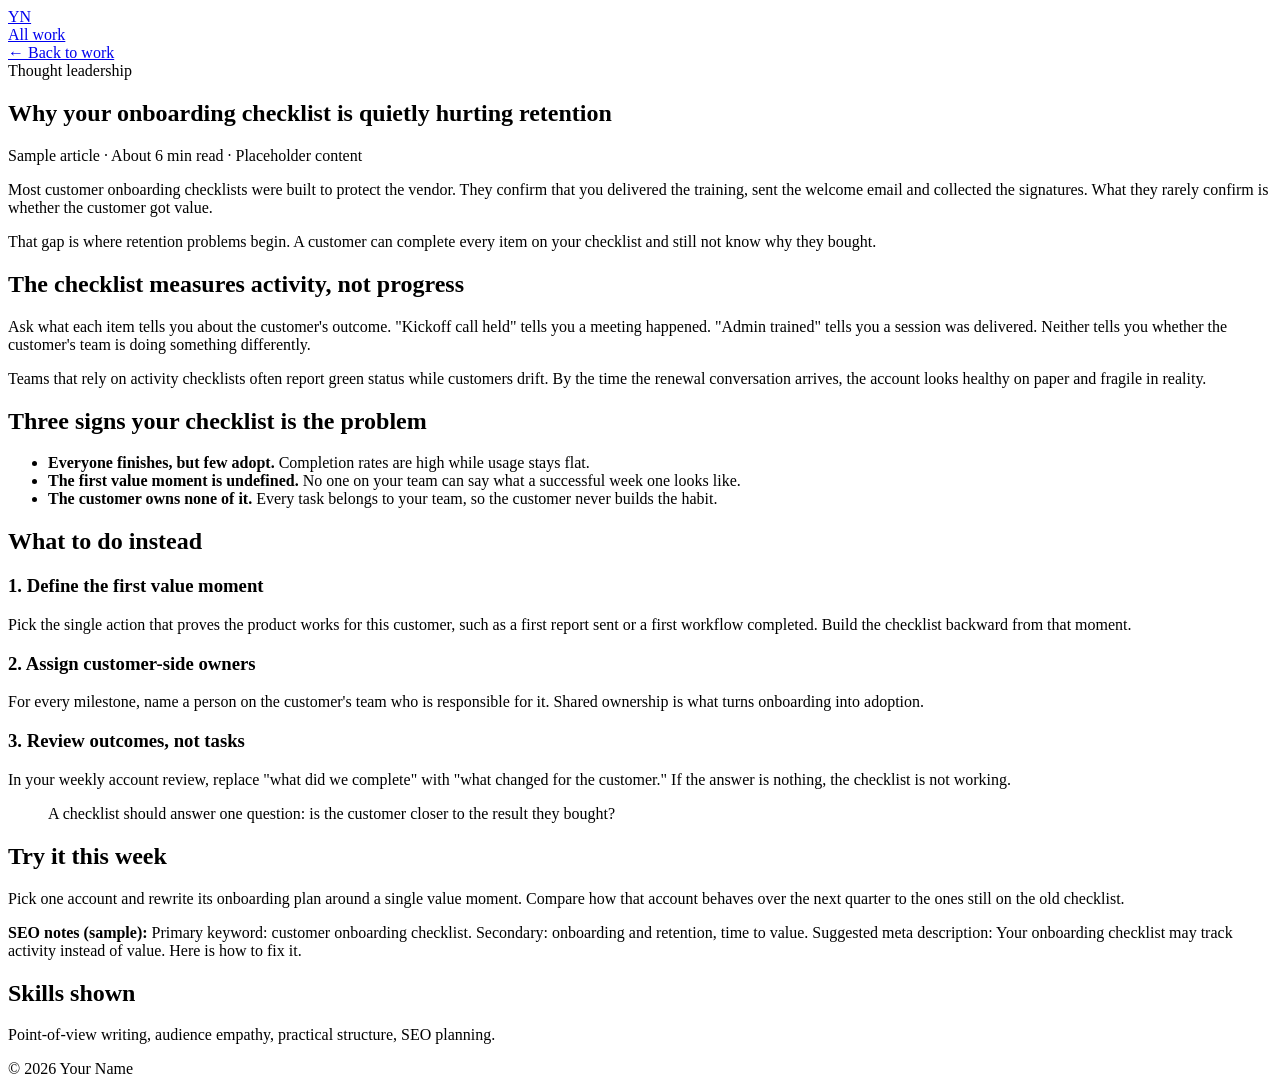
==== blog-post.html @ 225fb0d8 "Add files via upload" ====
<!doctype html>
<html lang="en">
<head>
<meta charset="utf-8">
<meta name="viewport" content="width=device-width, initial-scale=1">
<title>Blog Post | Your Name</title>
<link rel="stylesheet" href="../assets/style.css">
</head>
<body>
<header class="site"><div class="wrap"><a class="brand" href="../index.html#top" aria-label="Home">YN</a><nav><a href="../index.html#work">All work</a></nav></div></header>
<main class="wrap">
<article>
  <a class="back" href="../index.html#work">&larr; Back to work</a>
  <div><span class="tag">Thought leadership</span></div>
  <h1>Why your onboarding checklist is quietly hurting retention</h1>
  <div class="meta">Sample article &middot; About 6 min read &middot; Placeholder content</div>

  <p>Most customer onboarding checklists were built to protect the vendor. They confirm that you delivered the training, sent the welcome email and collected the signatures. What they rarely confirm is whether the customer got value.</p>

  <p>That gap is where retention problems begin. A customer can complete every item on your checklist and still not know why they bought.</p>

  <h2>The checklist measures activity, not progress</h2>
  <p>Ask what each item tells you about the customer's outcome. "Kickoff call held" tells you a meeting happened. "Admin trained" tells you a session was delivered. Neither tells you whether the customer's team is doing something differently.</p>
  <p>Teams that rely on activity checklists often report green status while customers drift. By the time the renewal conversation arrives, the account looks healthy on paper and fragile in reality.</p>

  <h2>Three signs your checklist is the problem</h2>
  <ul>
    <li><strong>Everyone finishes, but few adopt.</strong> Completion rates are high while usage stays flat.</li>
    <li><strong>The first value moment is undefined.</strong> No one on your team can say what a successful week one looks like.</li>
    <li><strong>The customer owns none of it.</strong> Every task belongs to your team, so the customer never builds the habit.</li>
  </ul>

  <h2>What to do instead</h2>
  <h3>1. Define the first value moment</h3>
  <p>Pick the single action that proves the product works for this customer, such as a first report sent or a first workflow completed. Build the checklist backward from that moment.</p>
  <h3>2. Assign customer-side owners</h3>
  <p>For every milestone, name a person on the customer's team who is responsible for it. Shared ownership is what turns onboarding into adoption.</p>
  <h3>3. Review outcomes, not tasks</h3>
  <p>In your weekly account review, replace "what did we complete" with "what changed for the customer." If the answer is nothing, the checklist is not working.</p>

  <blockquote>A checklist should answer one question: is the customer closer to the result they bought?</blockquote>

  <h2>Try it this week</h2>
  <p>Pick one account and rewrite its onboarding plan around a single value moment. Compare how that account behaves over the next quarter to the ones still on the old checklist.</p>

  <div class="notice"><strong>SEO notes (sample):</strong> Primary keyword: customer onboarding checklist. Secondary: onboarding and retention, time to value. Suggested meta description: Your onboarding checklist may track activity instead of value. Here is how to fix it.</div>

  <h2>Skills shown</h2>
  <p>Point-of-view writing, audience empathy, practical structure, SEO planning.</p>
</article>
</main>
<footer><div class="wrap">&copy; 2026 Your Name</div></footer>
</body>
</html>
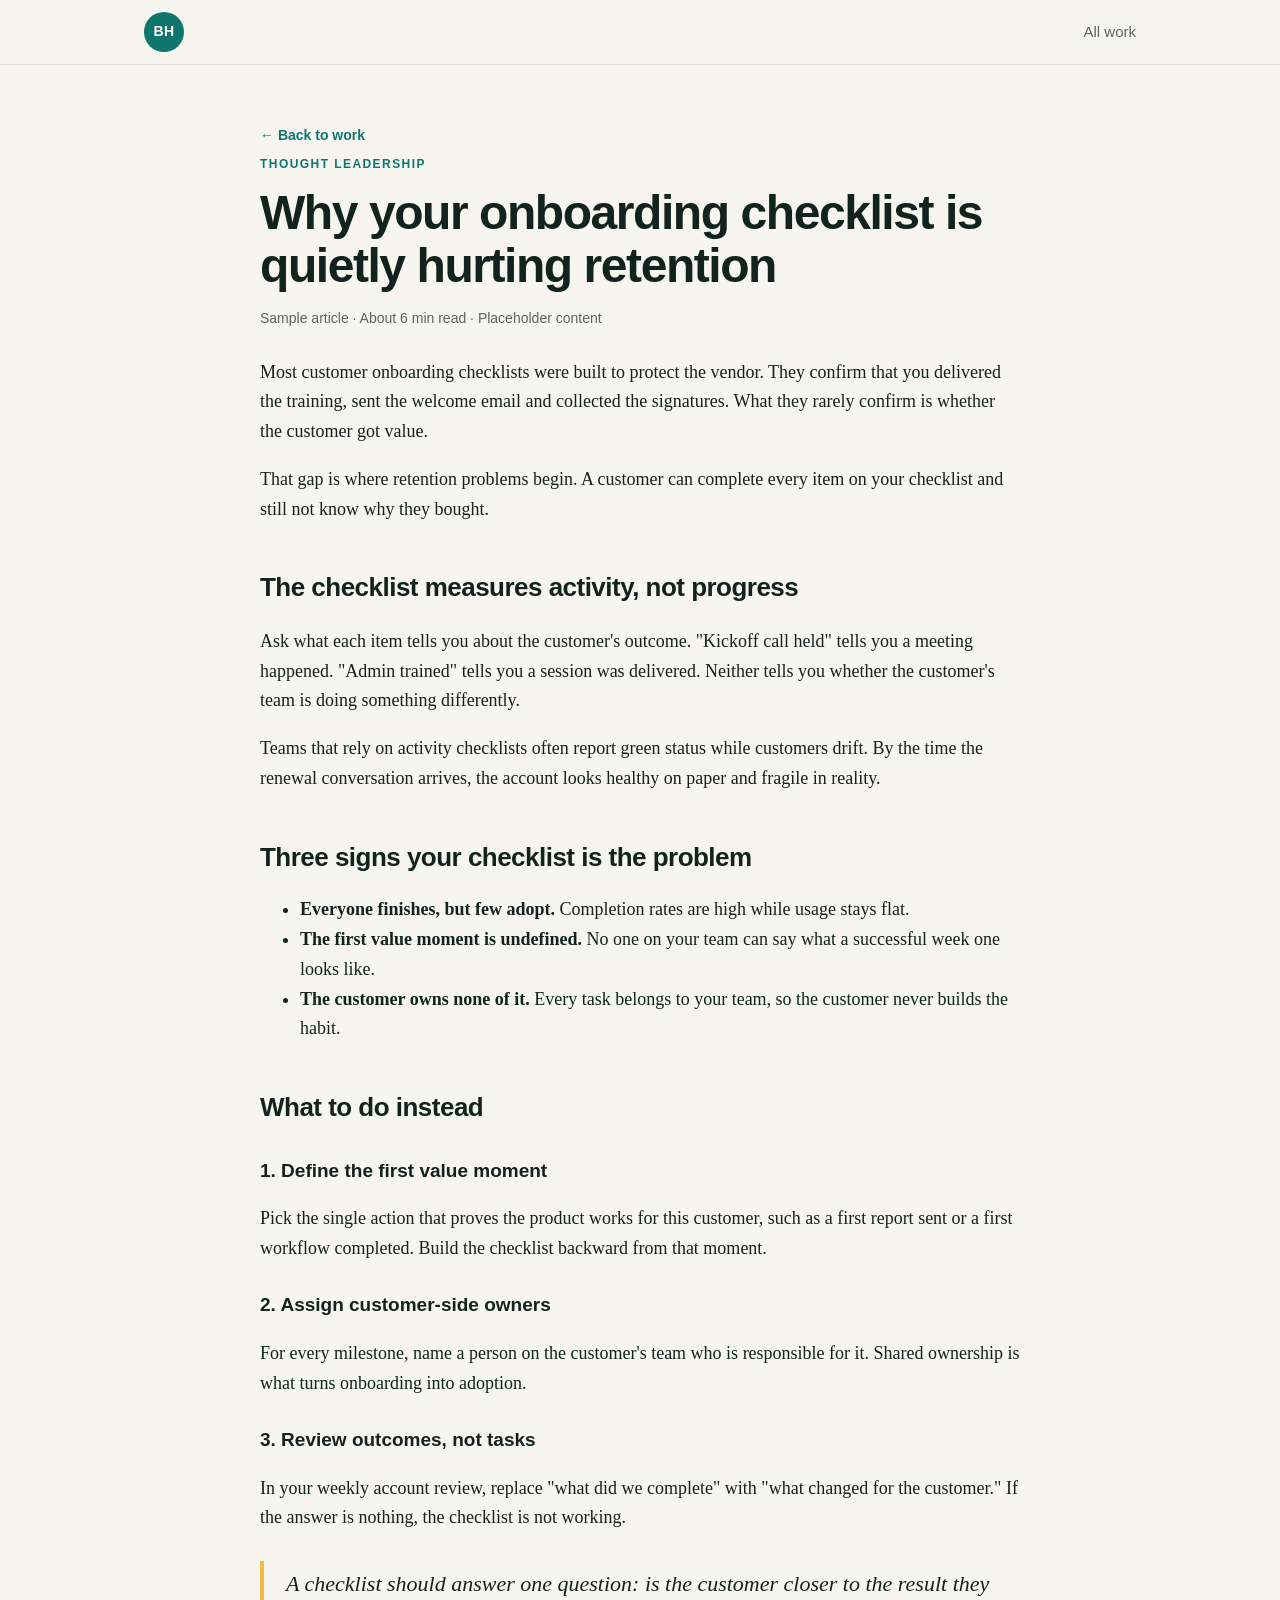
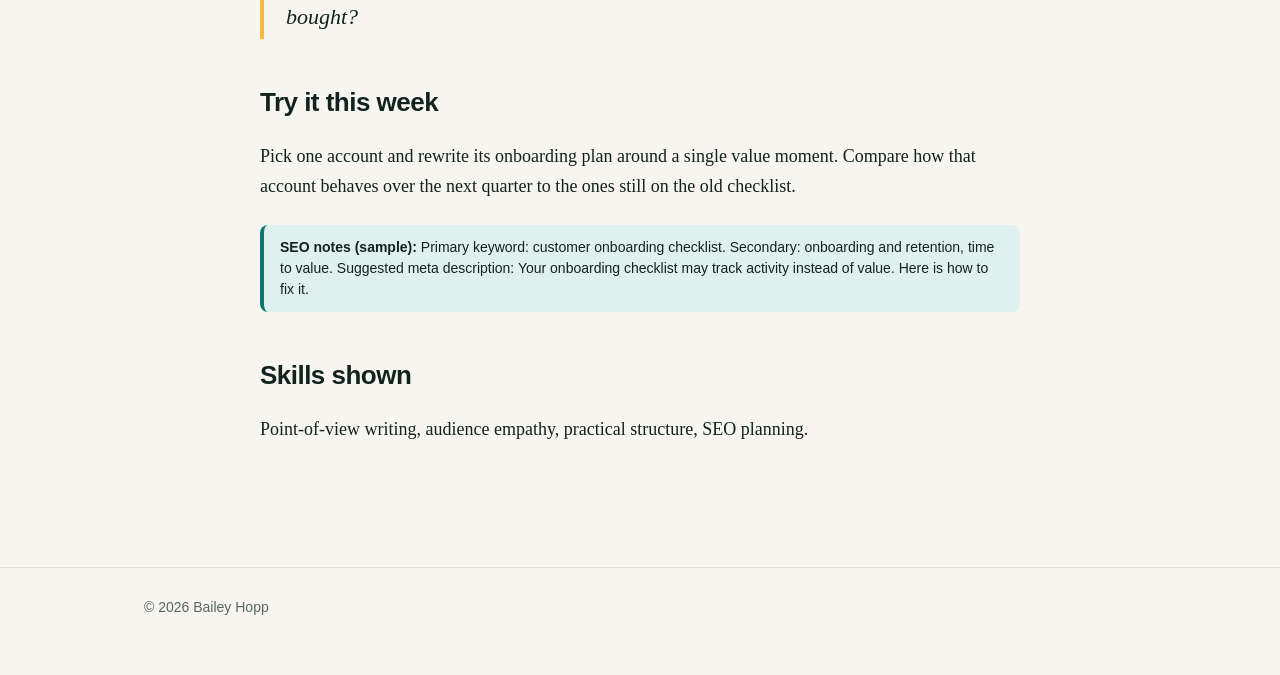
==== commit c16103d7: "Add files via upload" ====
--- a/blog-post.html
+++ b/blog-post.html
@@ -3,11 +3,11 @@
 <head>
 <meta charset="utf-8">
 <meta name="viewport" content="width=device-width, initial-scale=1">
-<title>Blog Post | Your Name</title>
+<title>Blog Post | Bailey Hopp</title>
 <link rel="stylesheet" href="../assets/style.css">
 </head>
 <body>
-<header class="site"><div class="wrap"><a class="brand" href="../index.html#top" aria-label="Home">YN</a><nav><a href="../index.html#work">All work</a></nav></div></header>
+<header class="site"><div class="wrap"><a class="brand" href="../index.html#top" aria-label="Home">BH</a><nav><a href="../index.html#work">All work</a></nav></div></header>
 <main class="wrap">
 <article>
   <a class="back" href="../index.html#work">&larr; Back to work</a>
@@ -49,6 +49,6 @@
   <p>Point-of-view writing, audience empathy, practical structure, SEO planning.</p>
 </article>
 </main>
-<footer><div class="wrap">&copy; 2026 Your Name</div></footer>
+<footer><div class="wrap">&copy; 2026 Bailey Hopp</div></footer>
 </body>
 </html>
--- a/assets/style.css
+++ b/assets/style.css
@@ -0,0 +1,109 @@
+:root {
+  --bg: #f7f5f0;
+  --surface: #ffffff;
+  --ink: #12231f;
+  --muted: #586763;
+  --accent: #0f766e;
+  --accent-ink: #ffffff;
+  --accent-soft: #dff1ee;
+  --highlight: #f4b942;
+  --line: #e1ddd3;
+  --max: 1040px;
+  --sans: "Inter", -apple-system, BlinkMacSystemFont, "Segoe UI", Helvetica, Arial, sans-serif;
+  --serif: Georgia, "Times New Roman", serif;
+}
+@media (prefers-color-scheme: dark) {
+  :root {
+    --bg: #0d1816;
+    --surface: #142421;
+    --ink: #eef3f1;
+    --muted: #9bb0aa;
+    --accent: #3fc1b2;
+    --accent-ink: #06201c;
+    --accent-soft: #163733;
+    --highlight: #f4b942;
+    --line: #25403b;
+  }
+}
+* { box-sizing: border-box; }
+html { scroll-behavior: smooth; }
+body { margin: 0; background: var(--bg); color: var(--ink); font: 17px/1.65 var(--sans); }
+a { color: var(--accent); }
+.wrap { max-width: var(--max); margin: 0 auto; padding: 0 24px; }
+
+/* Navigation */
+header.site { position: sticky; top: 0; z-index: 10; background: color-mix(in srgb, var(--bg) 88%, transparent); backdrop-filter: blur(10px); border-bottom: 1px solid var(--line); }
+header.site .wrap { display: flex; justify-content: space-between; align-items: center; height: 64px; }
+a.brand { display: inline-flex; align-items: center; justify-content: center; width: 40px; height: 40px; border-radius: 50%; background: var(--accent); color: var(--accent-ink); font-weight: 800; font-size: 14px; letter-spacing: .02em; text-decoration: none; }
+nav a { margin-left: 26px; font-size: 15px; font-weight: 500; text-decoration: none; color: var(--muted); }
+nav a:hover { color: var(--accent); }
+
+/* Hero */
+.hero { padding: 96px 0 56px; }
+.eyebrow, .tag { display: inline-block; font-size: 12px; font-weight: 700; letter-spacing: .12em; text-transform: uppercase; color: var(--accent); }
+.hero h1 { font-size: clamp(44px, 8vw, 92px); line-height: 1.02; letter-spacing: -0.035em; margin: 14px 0 20px; }
+.hero h1 mark { background: linear-gradient(transparent 62%, var(--highlight) 62%); color: inherit; padding: 0 4px; }
+.hero p.lead { font-size: 21px; color: var(--muted); max-width: 620px; margin: 0 0 32px; }
+.btn { display: inline-block; padding: 13px 24px; border-radius: 999px; background: var(--accent); color: var(--accent-ink); text-decoration: none; font-weight: 600; font-size: 15px; margin: 0 10px 10px 0; transition: transform .15s; }
+.btn:hover { transform: translateY(-2px); }
+.btn.ghost { background: transparent; color: var(--ink); border: 1.5px solid var(--ink); }
+.notice { background: var(--accent-soft); border-left: 4px solid var(--accent); padding: 12px 16px; border-radius: 8px; font-size: 14px; line-height: 1.5; margin: 24px 0; }
+
+/* Scrolling strip */
+.strip { border-block: 1px solid var(--line); overflow: hidden; padding: 20px 0; background: var(--surface); }
+.strip small { display: block; text-align: center; font-size: 12px; letter-spacing: .12em; text-transform: uppercase; color: var(--muted); margin-bottom: 14px; }
+.track { display: flex; gap: 48px; width: max-content; animation: scroll 30s linear infinite; }
+.track span { font-weight: 700; font-size: 20px; color: var(--muted); white-space: nowrap; }
+@keyframes scroll { to { transform: translateX(-50%); } }
+@media (prefers-reduced-motion: reduce) { .track { animation: none; flex-wrap: wrap; width: auto; justify-content: center; } }
+
+/* Sections */
+section { padding: 80px 0 24px; }
+section h2 { font-size: clamp(30px, 4vw, 44px); line-height: 1.1; letter-spacing: -0.025em; margin: 10px 0 14px; }
+section p.sub { color: var(--muted); max-width: 600px; margin: 0 0 36px; }
+
+/* Stat grid */
+.metrics { display: grid; grid-template-columns: repeat(auto-fit, minmax(200px, 1fr)); gap: 18px; margin: 24px 0; }
+.metric { background: var(--surface); border: 1px solid var(--line); border-radius: 16px; padding: 26px 22px; }
+.metric b { display: block; font-size: 44px; line-height: 1; letter-spacing: -0.03em; color: var(--accent); }
+.metric span { display: block; margin-top: 10px; font-size: 14px; color: var(--muted); }
+.metric em { display: block; margin-top: 12px; font-style: normal; font-size: 11px; font-weight: 700; letter-spacing: .1em; text-transform: uppercase; }
+
+/* Featured work rows */
+.work-row { display: grid; grid-template-columns: 1fr 1.1fr; gap: 40px; align-items: center; padding: 40px 0; border-top: 1px solid var(--line); text-decoration: none; color: var(--ink); }
+.work-row:nth-child(even) .thumb { order: 2; }
+.work-row .thumb { aspect-ratio: 16 / 10; border-radius: 18px; display: flex; align-items: flex-end; padding: 22px; font-weight: 800; font-size: 26px; line-height: 1.1; letter-spacing: -0.02em; color: var(--accent-ink); transition: transform .2s; }
+.work-row:hover .thumb { transform: scale(1.015); }
+.t1 { background: linear-gradient(135deg, #0f766e, #14b8a6); }
+.t2 { background: linear-gradient(135deg, #b45309, #f4b942); color: #1d1405; }
+.t3 { background: linear-gradient(135deg, #134e4a, #0f766e); }
+.t4 { background: linear-gradient(135deg, #7c2d12, #ea7a4f); }
+.t5 { background: linear-gradient(135deg, #1e3a34, #5b8f84); }
+.work-row h3 { font-size: 26px; line-height: 1.2; letter-spacing: -0.02em; margin: 8px 0 10px; }
+.work-row p { color: var(--muted); margin: 0 0 14px; }
+.work-row .more { font-weight: 600; color: var(--accent); }
+@media (max-width: 760px) { .work-row { grid-template-columns: 1fr; gap: 20px; } .work-row:nth-child(even) .thumb { order: 0; } }
+
+/* Tools list */
+.tools { list-style: none; padding: 0; margin: 0; display: flex; flex-wrap: wrap; gap: 10px; }
+.tools li { padding: 9px 18px; border: 1px solid var(--line); background: var(--surface); border-radius: 999px; font-size: 15px; font-weight: 500; }
+
+/* Footer */
+footer { margin-top: 80px; border-top: 1px solid var(--line); padding: 28px 0 56px; color: var(--muted); font-size: 14px; }
+footer .wrap { display: flex; justify-content: space-between; flex-wrap: wrap; gap: 10px; }
+
+/* Case study / sample pages */
+article { max-width: 760px; margin: 0 auto; padding: 56px 0 24px; }
+article h1 { font-size: clamp(32px, 5vw, 48px); line-height: 1.1; margin: 10px 0 14px; letter-spacing: -0.03em; }
+article h2 { font-size: 26px; margin: 42px 0 10px; letter-spacing: -0.02em; }
+article h3 { font-size: 19px; margin: 26px 0 6px; }
+article .meta { color: var(--muted); font-size: 14px; margin-bottom: 28px; }
+article p, article li { font-family: var(--serif); font-size: 18px; }
+blockquote { margin: 28px 0; padding: 6px 0 6px 22px; border-left: 4px solid var(--highlight); font: italic 22px/1.5 var(--serif); }
+blockquote cite { display: block; font: 14px var(--sans); font-style: normal; color: var(--muted); margin-top: 8px; }
+table { width: 100%; border-collapse: collapse; font-size: 15px; margin: 18px 0; }
+th, td { text-align: left; padding: 11px 12px; border-bottom: 1px solid var(--line); vertical-align: top; }
+th { background: var(--accent-soft); }
+.social { background: var(--surface); border: 1px solid var(--line); border-radius: 16px; padding: 20px 22px; margin: 18px 0; font-size: 15.5px; white-space: pre-line; }
+.social .tag { display: block; margin-bottom: 8px; }
+.back { font-size: 14px; font-weight: 600; text-decoration: none; }
